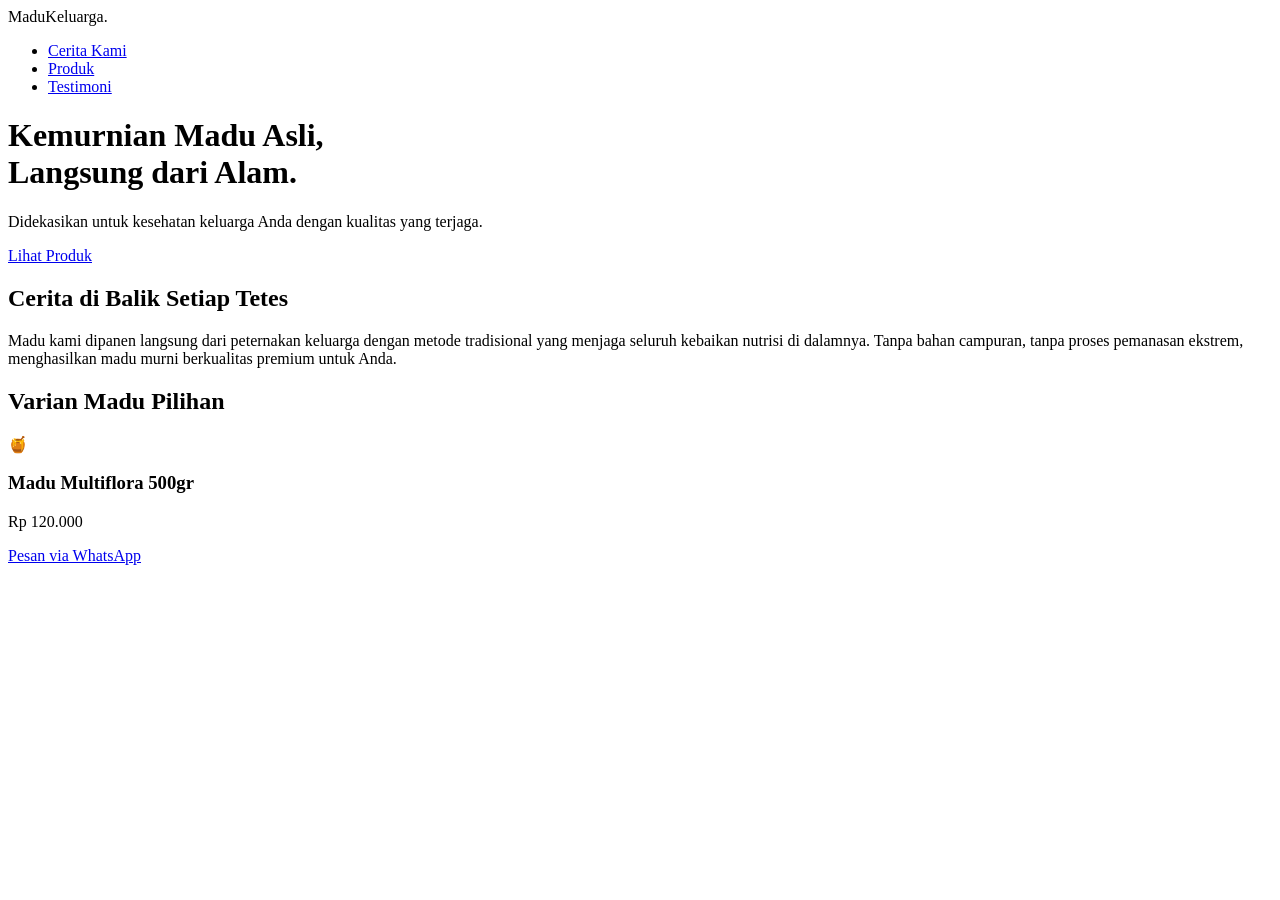
==== index.html @ c7f495c6 "Rename gemini-code-1779884428142.html to index.html" ====
<!DOCTYPE html>
<html lang="id">
<head>
    <meta charset="UTF-8">
    <meta name="viewport" content="width=device-width, initial-scale=1.0">
    <title>Madu Keluarga - Murni & Alami</title>
    <link rel="stylesheet" href="style.css">
</head>
<body>

    <nav class="navbar">
        <div class="logo">MaduKeluarga.</div>
        <ul class="nav-links">
            <li><a href="#story">Cerita Kami</a></li>
            <li><a href="#produk">Produk</a></li>
            <li><a href="#testimoni">Testimoni</a></li>
        </ul>
    </nav>

    <header class="hero-parallax">
        <div class="hero-content">
            <h1>Kemurnian Madu Asli, <br>Langsung dari Alam.</h1>
            <p>Didekasikan untuk kesehatan keluarga Anda dengan kualitas yang terjaga.</p>
            <a href="#produk" class="btn-primary">Lihat Produk</a>
        </div>
    </header>

    <main>
        <section id="story" class="section story-section">
            <div class="container">
                <h2>Cerita di Balik Setiap Tetes</h2>
                <p>Madu kami dipanen langsung dari peternakan keluarga dengan metode tradisional yang menjaga seluruh kebaikan nutrisi di dalamnya. Tanpa bahan campuran, tanpa proses pemanasan ekstrem, menghasilkan madu murni berkualitas premium untuk Anda.</p>
            </div>
        </section>

        <div class="divider-parallax"></div>

        <section id="produk" class="section product-section">
            <div class="container">
                <h2>Varian Madu Pilihan</h2>
                <div class="product-grid">
                    <div class="product-card">
                        <div class="product-img-placeholder">🍯</div>
                        <h3>Madu Multiflora 500gr</h3>
                        <p class="price">Rp 120.000</p>
                        <a href="https://wa.me/628xxxxxxxxxx?text=Halo,%20saya%20ingin%20pesan%20Madu%20Multiflora" class="btn-wa" target="_blank">Pesan via WhatsApp</a>
                    </div>
                </div>
            </div>
        </section>
    </main>

</body>
</html>
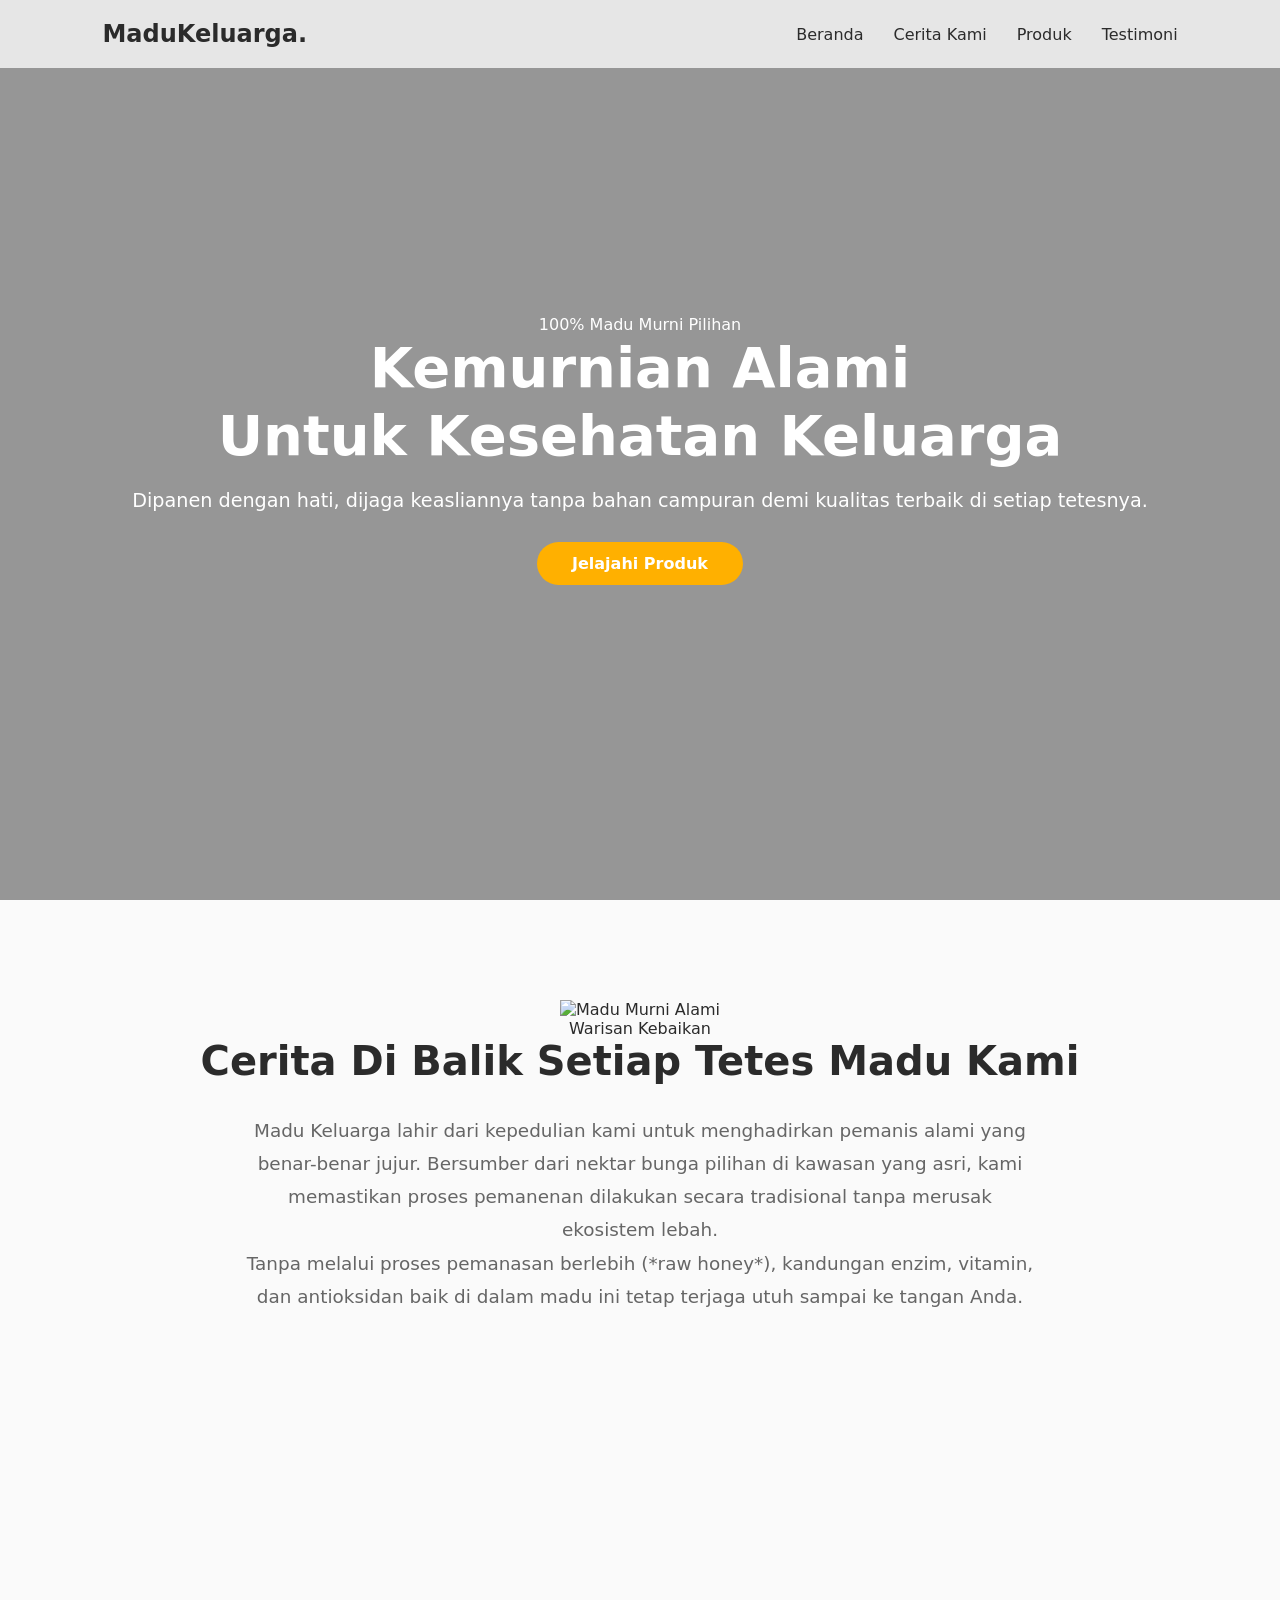
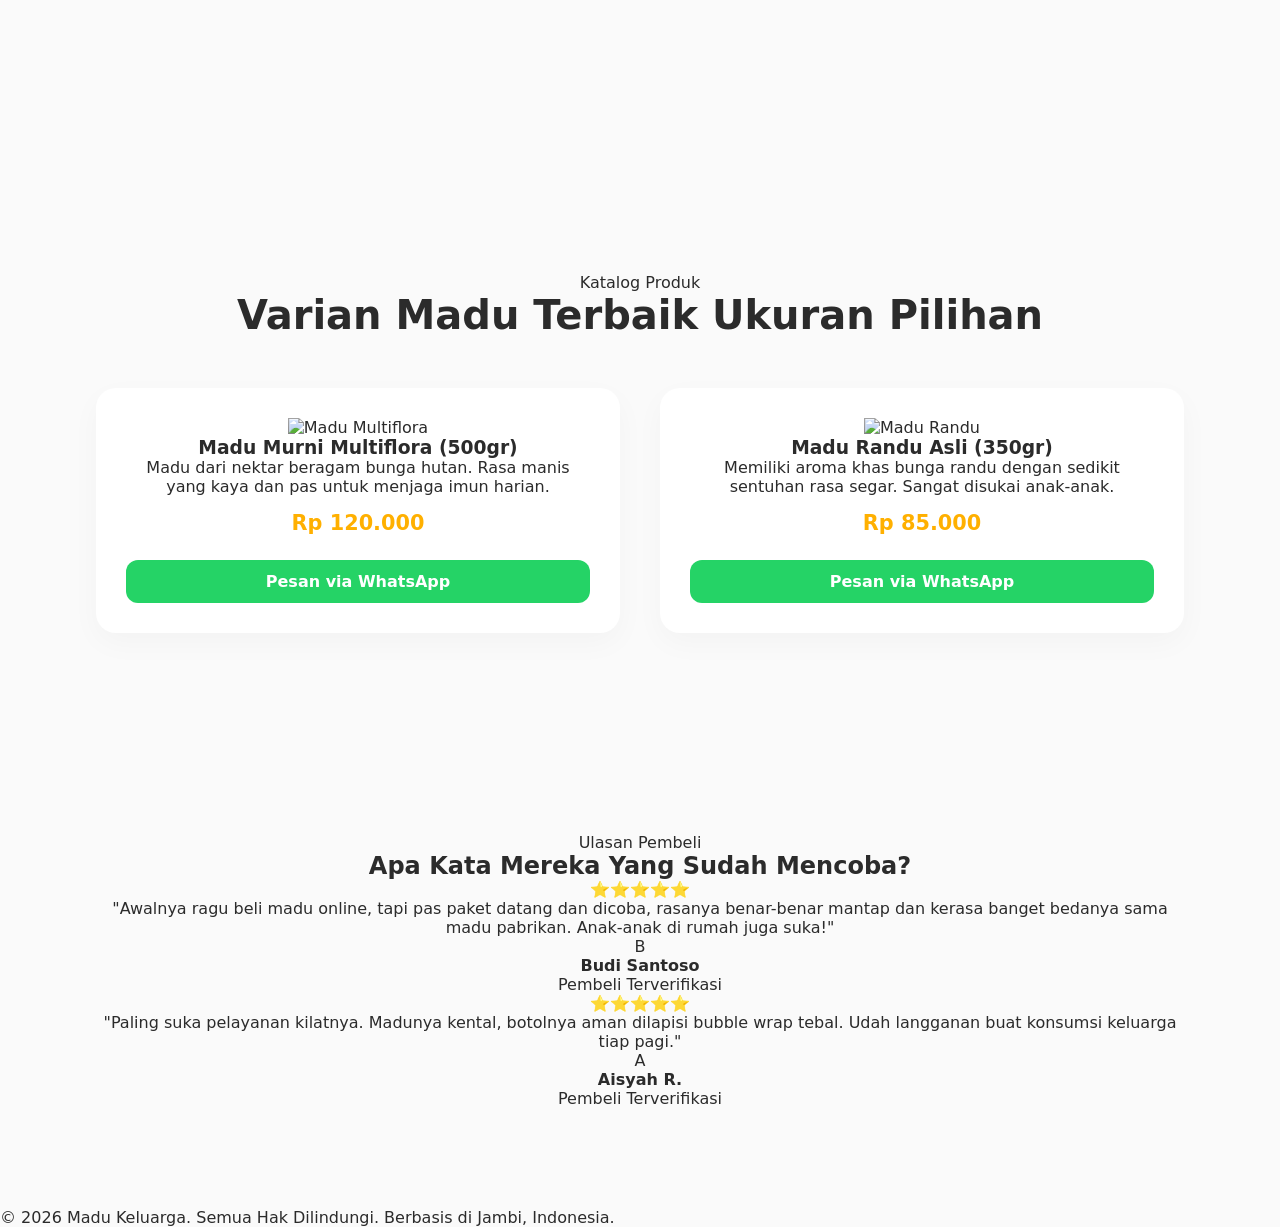
==== commit 6b0fad1b: "Update index.html with new content and structure" ====
--- a/index.html
+++ b/index.html
@@ -3,33 +3,42 @@
 <head>
     <meta charset="UTF-8">
     <meta name="viewport" content="width=device-width, initial-scale=1.0">
-    <title>Madu Keluarga - Murni & Alami</title>
+    <title>Madu Keluarga - Murni & Alami dari Alam</title>
     <link rel="stylesheet" href="style.css">
 </head>
 <body>
 
     <nav class="navbar">
-        <div class="logo">MaduKeluarga.</div>
+        <div class="logo">Madu<span>Keluarga.</span></div>
         <ul class="nav-links">
+            <li><a href="#hero">Beranda</a></li>
             <li><a href="#story">Cerita Kami</a></li>
             <li><a href="#produk">Produk</a></li>
             <li><a href="#testimoni">Testimoni</a></li>
         </ul>
     </nav>
 
-    <header class="hero-parallax">
+    <header id="hero" class="hero-parallax">
         <div class="hero-content">
-            <h1>Kemurnian Madu Asli, <br>Langsung dari Alam.</h1>
-            <p>Didekasikan untuk kesehatan keluarga Anda dengan kualitas yang terjaga.</p>
-            <a href="#produk" class="btn-primary">Lihat Produk</a>
+            <span class="tagline">100% Madu Murni Pilihan</span>
+            <h1>Kemurnian Alami<br>Untuk Kesehatan Keluarga</h1>
+            <p>Dipanen dengan hati, dijaga keasliannya tanpa bahan campuran demi kualitas terbaik di setiap tetesnya.</p>
+            <a href="#produk" class="btn-primary">Jelajahi Produk</a>
         </div>
     </header>
 
     <main>
         <section id="story" class="section story-section">
-            <div class="container">
-                <h2>Cerita di Balik Setiap Tetes</h2>
-                <p>Madu kami dipanen langsung dari peternakan keluarga dengan metode tradisional yang menjaga seluruh kebaikan nutrisi di dalamnya. Tanpa bahan campuran, tanpa proses pemanasan ekstrem, menghasilkan madu murni berkualitas premium untuk Anda.</p>
+            <div class="container split-container">
+                <div class="story-img">
+                    <img src="https://images.unsplash.com/photo-1587049352846-4a222e784d38?auto=format&fit=crop&w=800&q=80" alt="Madu Murni Alami">
+                </div>
+                <div class="story-text">
+                    <span class="section-subtitle">Warisan Kebaikan</span>
+                    <h2>Cerita Di Balik Setiap Tetes Madu Kami</h2>
+                    <p>Madu Keluarga lahir dari kepedulian kami untuk menghadirkan pemanis alami yang benar-benar jujur. Bersumber dari nektar bunga pilihan di kawasan yang asri, kami memastikan proses pemanenan dilakukan secara tradisional tanpa merusak ekosistem lebah.</p>
+                    <p>Tanpa melalui proses pemanasan berlebih (*raw honey*), kandungan enzim, vitamin, dan antioksidan baik di dalam madu ini tetap terjaga utuh sampai ke tangan Anda.</p>
+                </div>
             </div>
         </section>
 
@@ -37,18 +46,74 @@
 
         <section id="produk" class="section product-section">
             <div class="container">
-                <h2>Varian Madu Pilihan</h2>
+                <span class="section-subtitle">Katalog Produk</span>
+                <h2>Varian Madu Terbaik Ukuran Pilihan</h2>
+                
                 <div class="product-grid">
                     <div class="product-card">
-                        <div class="product-img-placeholder">🍯</div>
-                        <h3>Madu Multiflora 500gr</h3>
-                        <p class="price">Rp 120.000</p>
-                        <a href="https://wa.me/628xxxxxxxxxx?text=Halo,%20saya%20ingin%20pesan%20Madu%20Multiflora" class="btn-wa" target="_blank">Pesan via WhatsApp</a>
+                        <div class="product-img">
+                            <img src="https://images.unsplash.com/photo-1558642452-9d2a7deb7f62?auto=format&fit=crop&w=600&q=80" alt="Madu Multiflora">
+                        </div>
+                        <div class="product-info">
+                            <h3>Madu Murni Multiflora (500gr)</h3>
+                            <p class="product-desc">Madu dari nektar beragam bunga hutan. Rasa manis yang kaya dan pas untuk menjaga imun harian.</p>
+                            <p class="price">Rp 120.000</p>
+                            <a href="https://wa.me/628xxxxxxxxxx?text=Halo,%20saya%20tertarik%20pesan%20Madu%20Multiflora%20500gr" class="btn-wa" target="_blank">Pesan via WhatsApp</a>
+                        </div>
+                    </div>
+
+                    <div class="product-card">
+                        <div class="product-img">
+                            <img src="https://images.unsplash.com/photo-1601004890684-d8cbf643f5f2?auto=format&fit=crop&w=600&q=80" alt="Madu Randu">
+                        </div>
+                        <div class="product-info">
+                            <h3>Madu Randu Asli (350gr)</h3>
+                            <p class="product-desc">Memiliki aroma khas bunga randu dengan sedikit sentuhan rasa segar. Sangat disukai anak-anak.</p>
+                            <p class="price">Rp 85.000</p>
+                            <a href="https://wa.me/628xxxxxxxxxx?text=Halo,%20saya%20tertarik%20pesan%20Madu%20Randu%20350gr" class="btn-wa" target="_blank">Pesan via WhatsApp</a>
+                        </div>
+                    </div>
+                </div>
+            </div>
+        </section>
+
+        <section id="testimoni" class="section testimony-section">
+            <div class="container">
+                <span class="section-subtitle">Ulasan Pembeli</span>
+                <h2>Apa Kata Mereka Yang Sudah Mencoba?</h2>
+                
+                <div class="testimony-grid">
+                    <div class="testimony-card">
+                        <div class="stars">⭐⭐⭐⭐⭐</div>
+                        <p class="comment">"Awalnya ragu beli madu online, tapi pas paket datang dan dicoba, rasanya benar-benar mantap dan kerasa banget bedanya sama madu pabrikan. Anak-anak di rumah juga suka!"</p>
+                        <div class="user-profile">
+                            <div class="avatar-initial">B</div>
+                            <div>
+                                <h4>Budi Santoso</h4>
+                                <span class="status">Pembeli Terverifikasi</span>
+                            </div>
+                        </div>
+                    </div>
+
+                    <div class="testimony-card">
+                        <div class="stars">⭐⭐⭐⭐⭐</div>
+                        <p class="comment">"Paling suka pelayanan kilatnya. Madunya kental, botolnya aman dilapisi bubble wrap tebal. Udah langganan buat konsumsi keluarga tiap pagi."</p>
+                        <div class="user-profile">
+                            <div class="avatar-initial">A</div>
+                            <div>
+                                <h4>Aisyah R.</h4>
+                                <span class="status">Pembeli Terverifikasi</span>
+                            </div>
+                        </div>
                     </div>
                 </div>
             </div>
         </section>
     </main>
 
+    <footer>
+        <p>&copy; 2026 Madu Keluarga. Semua Hak Dilindungi. Berbasis di Jambi, Indonesia.</p>
+    </footer>
+
 </body>
 </html>
--- a/style.css
+++ b/style.css
@@ -0,0 +1,192 @@
+/* Reset & Variabel Modern */
+:root {
+    --primary-color: #FFB000; /* Kuning Madu Hangat */
+    --primary-hover: #E09A00;
+    --bg-light: #FAFAFA;     /* Off-White Bersih */
+    --text-dark: #2B2B2B;     /* Hitam Lembut (tidak kaku) */
+    --text-muted: #666666;
+    --font-main: system-ui, -apple-system, BlinkMacSystemFont, 'Segoe UI', Roboto, sans-serif;
+}
+
+* {
+    margin: 0;
+    padding: 0;
+    box-sizing: border-box;
+}
+
+html {
+    scroll-behavior: smooth;
+    font-family: var(--font-main);
+    color: var(--text-dark);
+    background-color: var(--bg-light);
+}
+
+/* Navbar */
+.navbar {
+    display: flex;
+    justify-content: space-between;
+    align-items: center;
+    padding: 20px 8%;
+    background: rgba(250, 250, 250, 0.8);
+    backdrop-filter: blur(10px); /* Efek kaca buram modern */
+    position: fixed;
+    width: 100%;
+    top: 0;
+    z-index: 1000;
+}
+
+.logo {
+    font-size: 1.5rem;
+    font-weight: 700;
+    color: var(--text-dark);
+}
+
+.nav-links {
+    display: flex;
+    list-style: none;
+    gap: 30px;
+}
+
+.nav-links a {
+    text-decoration: none;
+    color: var(--text-dark);
+    font-weight: 500;
+    transition: color 0.3s;
+}
+
+.nav-links a:hover {
+    color: var(--primary-color);
+}
+
+/* KUNCI EFEK PARALLAX (Performa Tinggi) */
+.hero-parallax {
+    position: relative;
+    height: 100vh;
+    /* Ganti URL di bawah dengan foto madu estetik Anda nanti */
+    background-image: linear-gradient(rgba(0, 0, 0, 0.4), rgba(0, 0, 0, 0.4)), url('https://images.unsplash.com/photo-1587049352846-4a222e784d38?q=80&w=1920');
+    background-attachment: fixed;
+    background-position: center;
+    background-repeat: no-repeat;
+    background-size: cover;
+    display: flex;
+    align-items: center;
+    justify-content: center;
+    text-align: center;
+}
+
+.hero-content {
+    color: white;
+    padding: 0 20px;
+}
+
+.hero-content h1 {
+    font-size: 3.5rem;
+    font-weight: 800;
+    line-height: 1.2;
+    margin-bottom: 20px;
+}
+
+.hero-content p {
+    font-size: 1.2rem;
+    margin-bottom: 30px;
+    font-weight: 300;
+}
+
+/* Pembatas Parallax Tengah Halaman */
+.divider-parallax {
+    height: 40vh;
+    background-image: linear-gradient(rgba(0,0,0,0.2), rgba(0,0,0,0.2)), url('https://images.unsplash.com/photo-1471193945509-9ad0617afabf?q=80&w=1920');
+    background-attachment: fixed;
+    background-position: center;
+    background-repeat: no-repeat;
+    background-size: cover;
+}
+
+/* Komponen Tombol & Card */
+.btn-primary {
+    display: inline-block;
+    padding: 12px 35px;
+    background-color: var(--primary-color);
+    color: white;
+    text-decoration: none;
+    border-radius: 30px;
+    font-weight: 600;
+    transition: background 0.3s, transform 0.2s;
+}
+
+.btn-primary:hover {
+    background-color: var(--primary-hover);
+    transform: translateY(-2px);
+}
+
+.section {
+    padding: 100px 0;
+}
+
+.container {
+    width: 85%;
+    max-width: 1100px;
+    margin: 0 auto;
+    text-align: center;
+}
+
+.story-section h2, .product-section h2 {
+    font-size: 2.5rem;
+    margin-bottom: 30px;
+}
+
+.story-section p {
+    font-size: 1.15rem;
+    line-height: 1.8;
+    color: var(--text-muted);
+    max-width: 800px;
+    margin: 0 auto;
+}
+
+/* Katalog Produk Menggunakan CSS Grid */
+.product-grid {
+    display: grid;
+    grid-template-columns: repeat(auto-fit, minmax(280px, 1fr));
+    gap: 40px;
+    margin-top: 50px;
+}
+
+.product-card {
+    background: white;
+    padding: 30px;
+    border-radius: 20px;
+    box-shadow: 0 10px 30px rgba(0,0,0,0.03);
+    transition: transform 0.3s;
+}
+
+.product-card:hover {
+    transform: translateY(-5px);
+}
+
+.product-img-placeholder {
+    font-size: 4rem;
+    margin-bottom: 20px;
+}
+
+.price {
+    font-size: 1.3rem;
+    font-weight: 700;
+    color: var(--primary-color);
+    margin: 15px 0 25px 0;
+}
+
+.btn-wa {
+    display: block;
+    width: 100%;
+    padding: 12px;
+    background-color: #25D366; /* Warna Khas WhatsApp */
+    color: white;
+    text-decoration: none;
+    border-radius: 12px;
+    font-weight: 600;
+    transition: background 0.3s;
+}
+
+.btn-wa:hover {
+    background-color: #128C7E;
+}
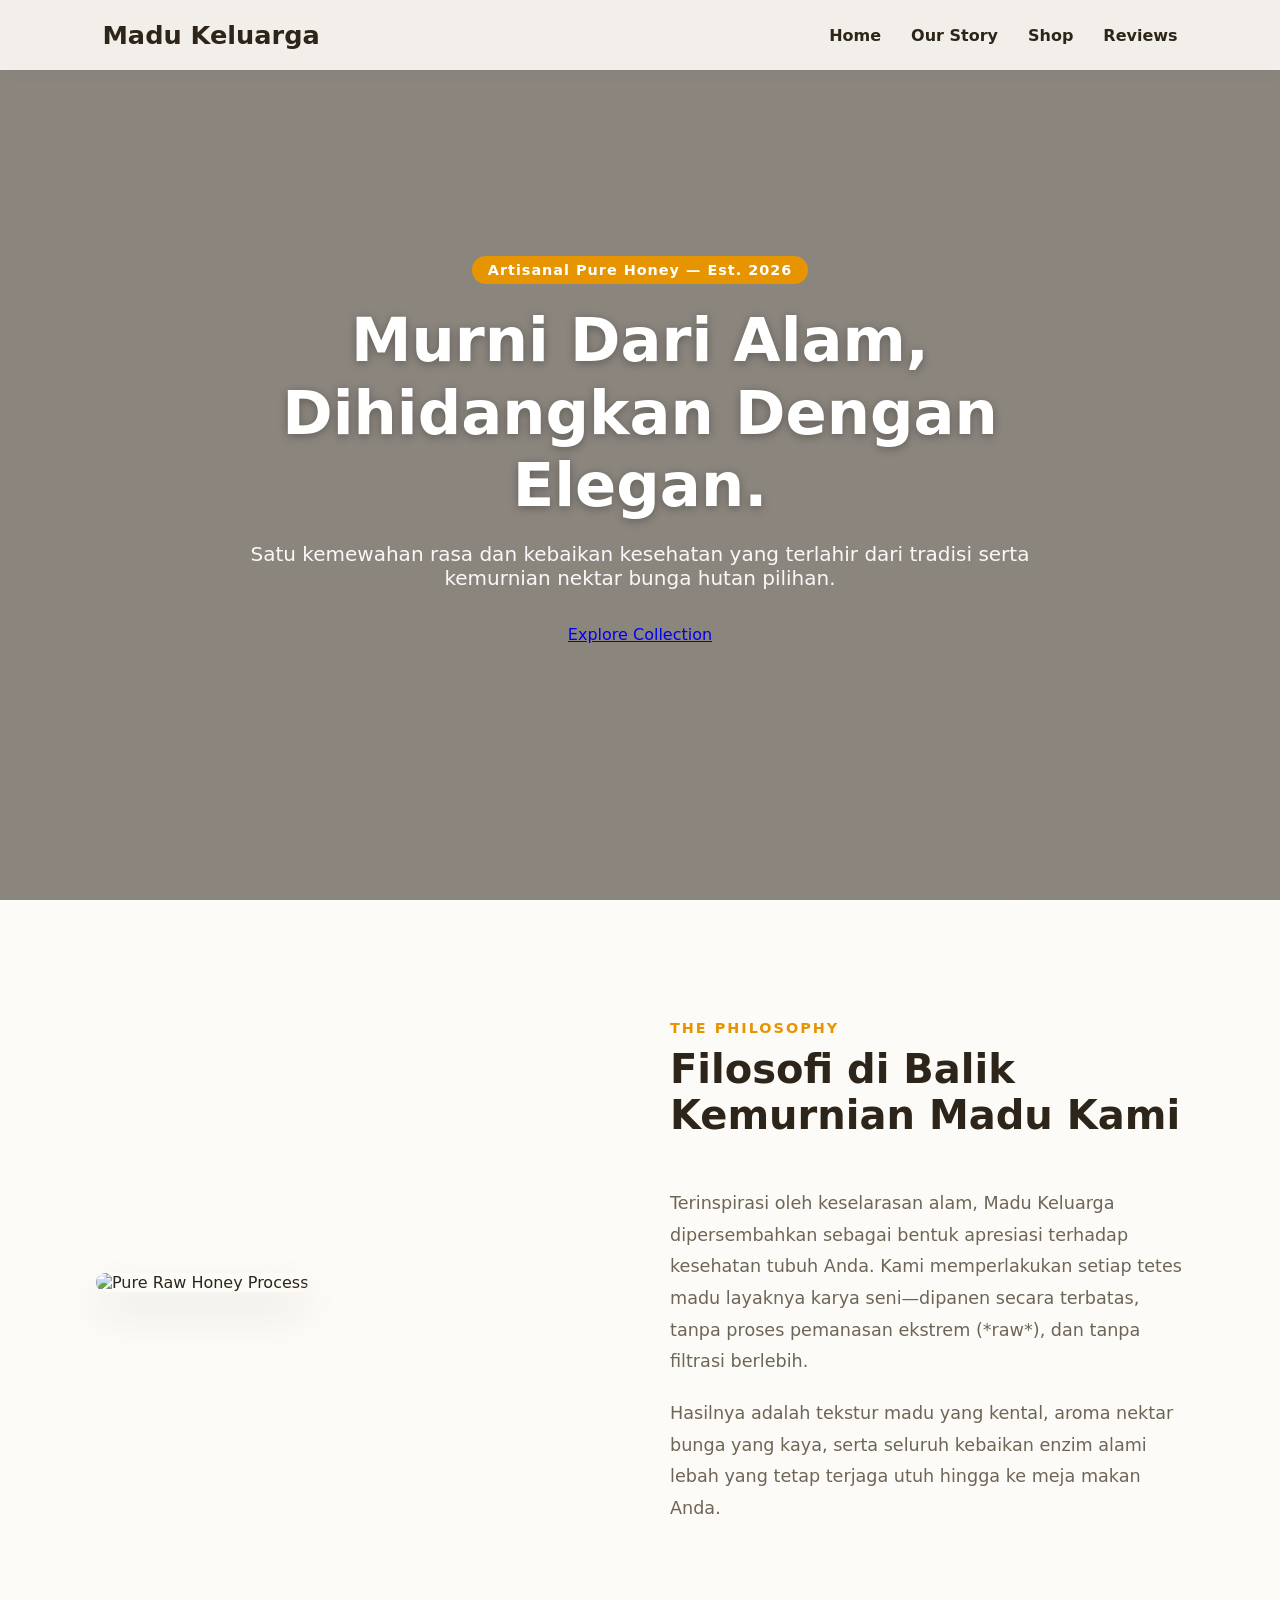
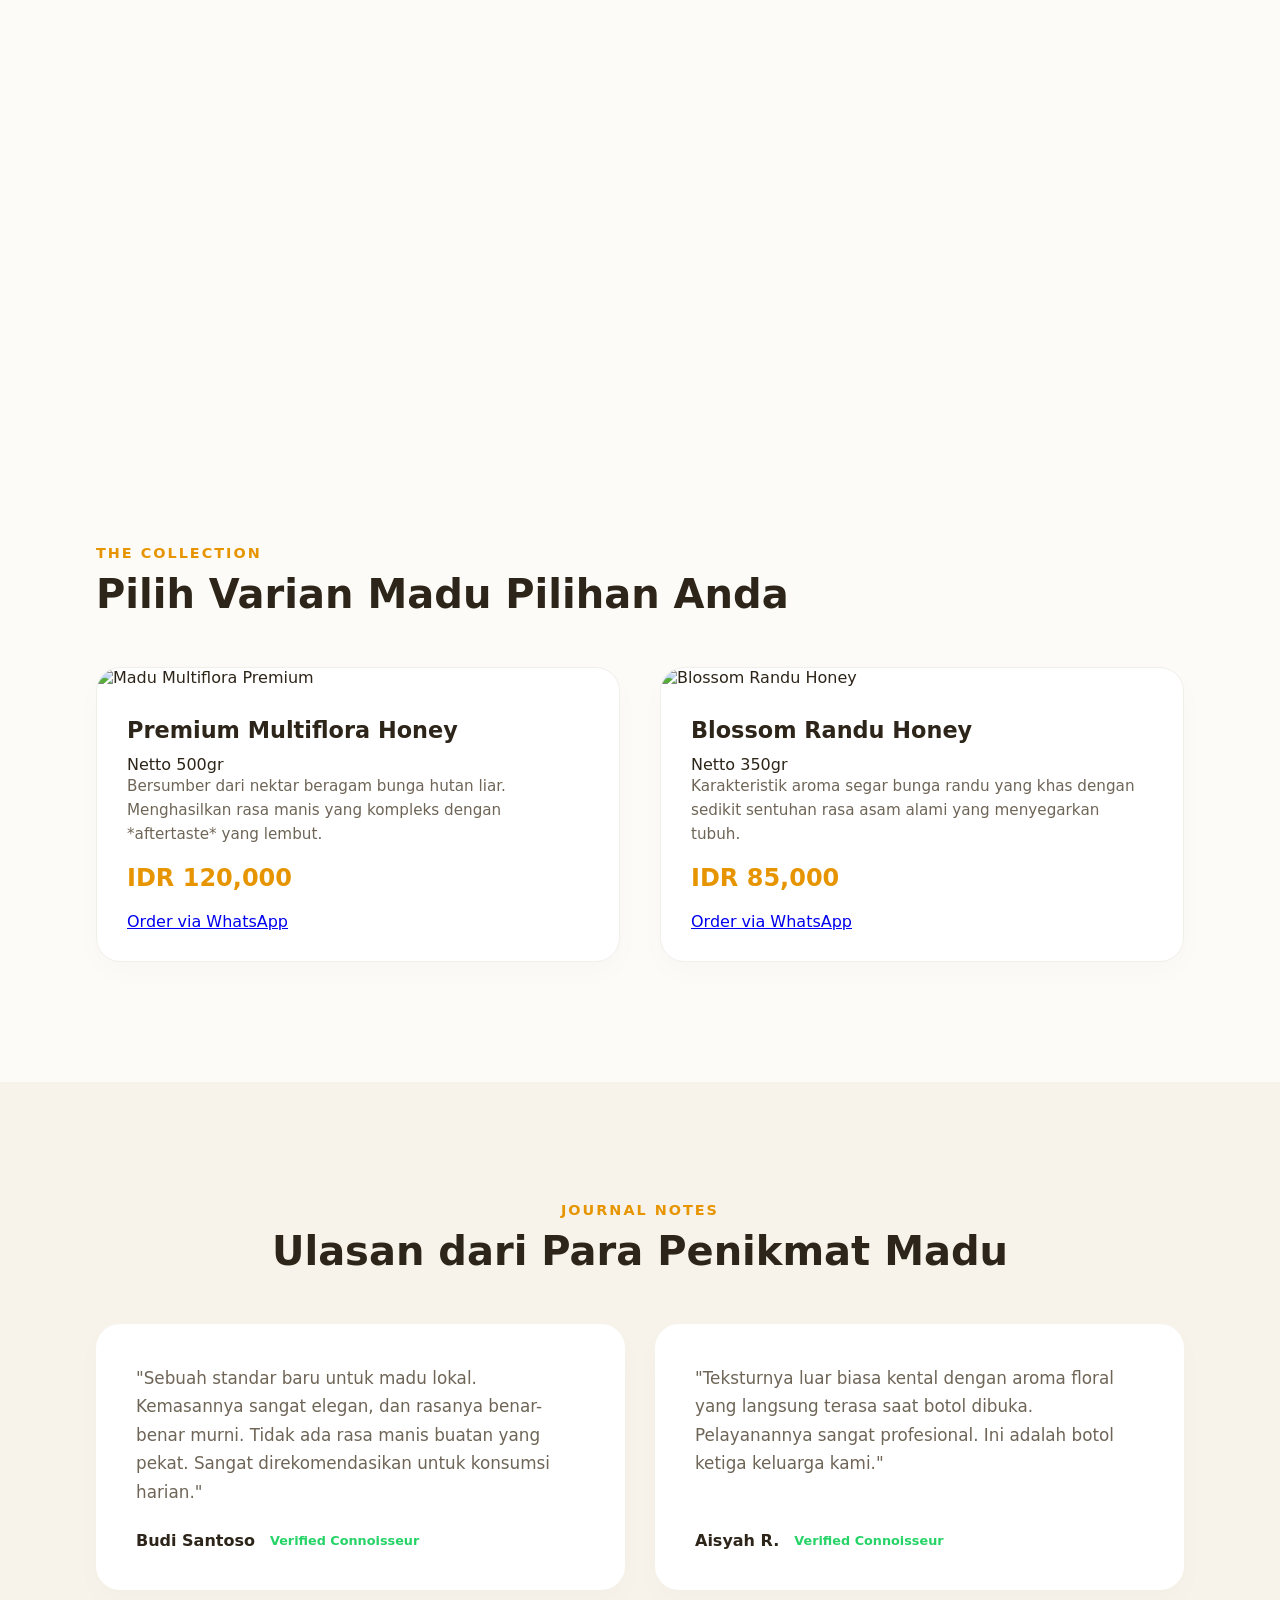
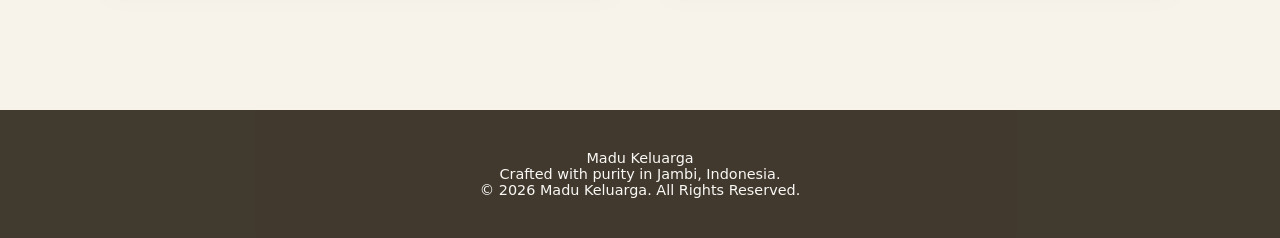
==== commit 04e139a3: "Update index.html" ====
--- a/index.html
+++ b/index.html
@@ -3,27 +3,27 @@
 <head>
     <meta charset="UTF-8">
     <meta name="viewport" content="width=device-width, initial-scale=1.0">
-    <title>Madu Keluarga - Murni & Alami dari Alam</title>
+    <title>Madu Keluarga — Artisanal & Pure Raw Honey</title>
     <link rel="stylesheet" href="style.css">
 </head>
 <body>
 
     <nav class="navbar">
-        <div class="logo">Madu<span>Keluarga.</span></div>
+        <div class="logo">Madu Keluarga</div>
         <ul class="nav-links">
-            <li><a href="#hero">Beranda</a></li>
-            <li><a href="#story">Cerita Kami</a></li>
-            <li><a href="#produk">Produk</a></li>
-            <li><a href="#testimoni">Testimoni</a></li>
+            <li><a href="#hero">Home</a></li>
+            <li><a href="#story">Our Story</a></li>
+            <li><a href="#produk">Shop</a></li>
+            <li><a href="#testimoni">Reviews</a></li>
         </ul>
     </nav>
 
     <header id="hero" class="hero-parallax">
         <div class="hero-content">
-            <span class="tagline">100% Madu Murni Pilihan</span>
-            <h1>Kemurnian Alami<br>Untuk Kesehatan Keluarga</h1>
-            <p>Dipanen dengan hati, dijaga keasliannya tanpa bahan campuran demi kualitas terbaik di setiap tetesnya.</p>
-            <a href="#produk" class="btn-primary">Jelajahi Produk</a>
+            <span class="tagline">Artisanal Pure Honey — Est. 2026</span>
+            <h1>Murni Dari Alam,<br>Dihidangkan Dengan Elegan.</h1>
+            <p>Satu kemewahan rasa dan kebaikan kesehatan yang terlahir dari tradisi serta kemurnian nektar bunga hutan pilihan.</p>
+            <a href="#produk" class="btn-editorial">Explore Collection</a>
         </div>
     </header>
 
@@ -31,13 +31,13 @@
         <section id="story" class="section story-section">
             <div class="container split-container">
                 <div class="story-img">
-                    <img src="https://images.unsplash.com/photo-1587049352846-4a222e784d38?auto=format&fit=crop&w=800&q=80" alt="Madu Murni Alami">
+                    <img src="https://images.unsplash.com/photo-1596706059635-c33591456d20?auto=format&fit=crop&w=800&q=80" alt="Pure Raw Honey Process">
                 </div>
                 <div class="story-text">
-                    <span class="section-subtitle">Warisan Kebaikan</span>
-                    <h2>Cerita Di Balik Setiap Tetes Madu Kami</h2>
-                    <p>Madu Keluarga lahir dari kepedulian kami untuk menghadirkan pemanis alami yang benar-benar jujur. Bersumber dari nektar bunga pilihan di kawasan yang asri, kami memastikan proses pemanenan dilakukan secara tradisional tanpa merusak ekosistem lebah.</p>
-                    <p>Tanpa melalui proses pemanasan berlebih (*raw honey*), kandungan enzim, vitamin, dan antioksidan baik di dalam madu ini tetap terjaga utuh sampai ke tangan Anda.</p>
+                    <span class="section-subtitle">The Philosophy</span>
+                    <h2>Filosofi di Balik Kemurnian Madu Kami</h2>
+                    <p>Terinspirasi oleh keselarasan alam, Madu Keluarga dipersembahkan sebagai bentuk apresiasi terhadap kesehatan tubuh Anda. Kami memperlakukan setiap tetes madu layaknya karya seni—dipanen secara terbatas, tanpa proses pemanasan ekstrem (*raw*), dan tanpa filtrasi berlebih.</p>
+                    <p>Hasilnya adalah tekstur madu yang kental, aroma nektar bunga yang kaya, serta seluruh kebaikan enzim alami lebah yang tetap terjaga utuh hingga ke meja makan Anda.</p>
                 </div>
             </div>
         </section>
@@ -46,31 +46,33 @@
 
         <section id="produk" class="section product-section">
             <div class="container">
-                <span class="section-subtitle">Katalog Produk</span>
-                <h2>Varian Madu Terbaik Ukuran Pilihan</h2>
+                <span class="section-subtitle">The Collection</span>
+                <h2>Pilih Varian Madu Pilihan Anda</h2>
                 
                 <div class="product-grid">
                     <div class="product-card">
                         <div class="product-img">
-                            <img src="https://images.unsplash.com/photo-1558642452-9d2a7deb7f62?auto=format&fit=crop&w=600&q=80" alt="Madu Multiflora">
+                            <img src="https://images.unsplash.com/photo-1558642452-9d2a7deb7f62?auto=format&fit=crop&w=600&q=80" alt="Madu Multiflora Premium">
                         </div>
                         <div class="product-info">
-                            <h3>Madu Murni Multiflora (500gr)</h3>
-                            <p class="product-desc">Madu dari nektar beragam bunga hutan. Rasa manis yang kaya dan pas untuk menjaga imun harian.</p>
-                            <p class="price">Rp 120.000</p>
-                            <a href="https://wa.me/628xxxxxxxxxx?text=Halo,%20saya%20tertarik%20pesan%20Madu%20Multiflora%20500gr" class="btn-wa" target="_blank">Pesan via WhatsApp</a>
+                            <h3>Premium Multiflora Honey</h3>
+                            <span class="weight">Netto 500gr</span>
+                            <p class="product-desc">Bersumber dari nektar beragam bunga hutan liar. Menghasilkan rasa manis yang kompleks dengan *aftertaste* yang lembut.</p>
+                            <p class="price">IDR 120,000</p>
+                            <a href="https://wa.me/628xxxxxxxxxx?text=Halo,%20saya%20ingin%20memesan%20Premium%20Multiflora%20Honey" class="btn-shop" target="_blank">Order via WhatsApp</a>
                         </div>
                     </div>
 
                     <div class="product-card">
                         <div class="product-img">
-                            <img src="https://images.unsplash.com/photo-1601004890684-d8cbf643f5f2?auto=format&fit=crop&w=600&q=80" alt="Madu Randu">
+                            <img src="https://images.unsplash.com/photo-1601004890684-d8cbf643f5f2?auto=format&fit=crop&w=600&q=80" alt="Blossom Randu Honey">
                         </div>
                         <div class="product-info">
-                            <h3>Madu Randu Asli (350gr)</h3>
-                            <p class="product-desc">Memiliki aroma khas bunga randu dengan sedikit sentuhan rasa segar. Sangat disukai anak-anak.</p>
-                            <p class="price">Rp 85.000</p>
-                            <a href="https://wa.me/628xxxxxxxxxx?text=Halo,%20saya%20tertarik%20pesan%20Madu%20Randu%20350gr" class="btn-wa" target="_blank">Pesan via WhatsApp</a>
+                            <h3>Blossom Randu Honey</h3>
+                            <span class="weight">Netto 350gr</span>
+                            <p class="product-desc">Karakteristik aroma segar bunga randu yang khas dengan sedikit sentuhan rasa asam alami yang menyegarkan tubuh.</p>
+                            <p class="price">IDR 85,000</p>
+                            <a href="https://wa.me/628xxxxxxxxxx?text=Halo,%20saya%20ingin%20memesan%20Blossom%20Randu%20Honey" class="btn-shop" target="_blank">Order via WhatsApp</a>
                         </div>
                     </div>
                 </div>
@@ -79,31 +81,23 @@
 
         <section id="testimoni" class="section testimony-section">
             <div class="container">
-                <span class="section-subtitle">Ulasan Pembeli</span>
-                <h2>Apa Kata Mereka Yang Sudah Mencoba?</h2>
+                <span class="section-subtitle">Journal Notes</span>
+                <h2>Ulasan dari Para Penikmat Madu</h2>
                 
                 <div class="testimony-grid">
                     <div class="testimony-card">
-                        <div class="stars">⭐⭐⭐⭐⭐</div>
-                        <p class="comment">"Awalnya ragu beli madu online, tapi pas paket datang dan dicoba, rasanya benar-benar mantap dan kerasa banget bedanya sama madu pabrikan. Anak-anak di rumah juga suka!"</p>
+                        <p class="comment">"Sebuah standar baru untuk madu lokal. Kemasannya sangat elegan, dan rasanya benar-benar murni. Tidak ada rasa manis buatan yang pekat. Sangat direkomendasikan untuk konsumsi harian."</p>
                         <div class="user-profile">
-                            <div class="avatar-initial">B</div>
-                            <div>
-                                <h4>Budi Santoso</h4>
-                                <span class="status">Pembeli Terverifikasi</span>
-                            </div>
+                            <h4>Budi Santoso</h4>
+                            <span class="status">Verified Connoisseur</span>
                         </div>
                     </div>
 
                     <div class="testimony-card">
-                        <div class="stars">⭐⭐⭐⭐⭐</div>
-                        <p class="comment">"Paling suka pelayanan kilatnya. Madunya kental, botolnya aman dilapisi bubble wrap tebal. Udah langganan buat konsumsi keluarga tiap pagi."</p>
+                        <p class="comment">"Teksturnya luar biasa kental dengan aroma floral yang langsung terasa saat botol dibuka. Pelayanannya sangat profesional. Ini adalah botol ketiga keluarga kami."</p>
                         <div class="user-profile">
-                            <div class="avatar-initial">A</div>
-                            <div>
-                                <h4>Aisyah R.</h4>
-                                <span class="status">Pembeli Terverifikasi</span>
-                            </div>
+                            <h4>Aisyah R.</h4>
+                            <span class="status">Verified Connoisseur</span>
                         </div>
                     </div>
                 </div>
@@ -112,7 +106,9 @@
     </main>
 
     <footer>
-        <p>&copy; 2026 Madu Keluarga. Semua Hak Dilindungi. Berbasis di Jambi, Indonesia.</p>
+        <div class="footer-logo">Madu Keluarga</div>
+        <p>Crafted with purity in Jambi, Indonesia.</p>
+        <p class="copyright">&copy; 2026 Madu Keluarga. All Rights Reserved.</p>
     </footer>
 
 </body>
--- a/style.css
+++ b/style.css
@@ -1,10 +1,9 @@
-/* Reset & Variabel Modern */
 :root {
-    --primary-color: #FFB000; /* Kuning Madu Hangat */
-    --primary-hover: #E09A00;
-    --bg-light: #FAFAFA;     /* Off-White Bersih */
-    --text-dark: #2B2B2B;     /* Hitam Lembut (tidak kaku) */
-    --text-muted: #666666;
+    --primary-color: #E69500;
+    --primary-hover: #C47F00;
+    --bg-light: #FDFBF7; /* Warna krem madu sangat lembut */
+    --text-dark: #2D2519; /* Cokelat sangat gelap agar organik */
+    --text-muted: #6E6557;
     --font-main: system-ui, -apple-system, BlinkMacSystemFont, 'Segoe UI', Roboto, sans-serif;
 }
 
@@ -21,25 +20,26 @@
     background-color: var(--bg-light);
 }
 
-/* Navbar */
+/* Navigasi Premium */
 .navbar {
     display: flex;
     justify-content: space-between;
     align-items: center;
     padding: 20px 8%;
-    background: rgba(250, 250, 250, 0.8);
-    backdrop-filter: blur(10px); /* Efek kaca buram modern */
+    background: rgba(253, 251, 247, 0.9);
+    backdrop-filter: blur(10px);
     position: fixed;
     width: 100%;
     top: 0;
     z-index: 1000;
+    box-shadow: 0 2px 20px rgba(0,0,0,0.03);
 }
 
 .logo {
-    font-size: 1.5rem;
-    font-weight: 700;
-    color: var(--text-dark);
+    font-size: 1.6rem;
+    font-weight: 800;
 }
+.logo span { color: var(--primary-color); }
 
 .nav-links {
     display: flex;
@@ -50,20 +50,17 @@
 .nav-links a {
     text-decoration: none;
     color: var(--text-dark);
-    font-weight: 500;
+    font-weight: 600;
+    font-size: 1rem;
     transition: color 0.3s;
 }
 
-.nav-links a:hover {
-    color: var(--primary-color);
-}
+.nav-links a:hover { color: var(--primary-color); }
 
-/* KUNCI EFEK PARALLAX (Performa Tinggi) */
+/* Hero Parallax Visual */
 .hero-parallax {
-    position: relative;
     height: 100vh;
-    /* Ganti URL di bawah dengan foto madu estetik Anda nanti */
-    background-image: linear-gradient(rgba(0, 0, 0, 0.4), rgba(0, 0, 0, 0.4)), url('https://images.unsplash.com/photo-1587049352846-4a222e784d38?q=80&w=1920');
+    background-image: linear-gradient(rgba(45, 37, 25, 0.55), rgba(45, 37, 25, 0.55)), url('https://images.unsplash.com/photo-1558642452-9d2a7deb7f62?auto=format&fit=crop&w=1920&q=80');
     background-attachment: fixed;
     background-position: center;
     background-repeat: no-repeat;
@@ -72,121 +69,77 @@
     align-items: center;
     justify-content: center;
     text-align: center;
-}
-
-.hero-content {
-    color: white;
     padding: 0 20px;
 }
 
-.hero-content h1 {
-    font-size: 3.5rem;
-    font-weight: 800;
-    line-height: 1.2;
+.hero-content { max-width: 800px; color: white; }
+.tagline {
+    background: var(--primary-color);
+    padding: 6px 16px;
+    border-radius: 20px;
+    font-size: 0.9rem;
+    font-weight: 700;
+    letter-spacing: 1px;
+    display: inline-block;
     margin-bottom: 20px;
 }
+.hero-content h1 { font-size: 3.8rem; font-weight: 800; line-height: 1.2; margin-bottom: 20px; text-shadow: 0 2px 10px rgba(0,0,0,0.3); }
+.hero-content p { font-size: 1.25rem; margin-bottom: 35px; font-weight: 300; opacity: 0.95; }
 
-.hero-content p {
-    font-size: 1.2rem;
-    margin-bottom: 30px;
-    font-weight: 300;
-}
+/* Struktur Umum Section */
+.section { padding: 120px 0; }
+.container { width: 85%; max-width: 1140px; margin: 0 auto; }
+.section-subtitle { display: block; color: var(--primary-color); font-weight: 700; font-size: 0.9rem; text-transform: uppercase; letter-spacing: 2px; margin-bottom: 10px; }
+h2 { font-size: 2.5rem; font-weight: 800; margin-bottom: 50px; }
 
-/* Pembatas Parallax Tengah Halaman */
+/* Story Section Layout */
+.split-container { display: flex; align-items: center; gap: 60px; text-align: left; }
+.story-img { flex: 1; }
+.story-img img { width: 100%; border-radius: 24px; box-shadow: 0 20px 40px rgba(45,37,25,0.1); object-fit: cover; height: 450px; }
+.story-text { flex: 1; }
+.story-text p { font-size: 1.1rem; line-height: 1.8; color: var(--text-muted); margin-bottom: 20px; }
+
+/* Parallax Divider */
 .divider-parallax {
     height: 40vh;
-    background-image: linear-gradient(rgba(0,0,0,0.2), rgba(0,0,0,0.2)), url('https://images.unsplash.com/photo-1471193945509-9ad0617afabf?q=80&w=1920');
+    background-image: linear-gradient(rgba(0,0,0,0.1), rgba(0,0,0,0.1)), url('https://images.unsplash.com/photo-1471193945509-9ad0617afabf?auto=format&fit=crop&w=1920&q=80');
     background-attachment: fixed;
     background-position: center;
-    background-repeat: no-repeat;
     background-size: cover;
 }
 
-/* Komponen Tombol & Card */
-.btn-primary {
-    display: inline-block;
-    padding: 12px 35px;
-    background-color: var(--primary-color);
-    color: white;
-    text-decoration: none;
-    border-radius: 30px;
-    font-weight: 600;
-    transition: background 0.3s, transform 0.2s;
+/* Product Cards Moderen */
+.product-grid { display: grid; grid-template-columns: repeat(auto-fit, minmax(320px, 1fr)); gap: 40px; }
+.product-card { background: white; border-radius: 24px; overflow: hidden; box-shadow: 0 10px 30px rgba(0,0,0,0.02); border: 1px solid #F1EFEA; transition: transform 0.3s, box-shadow 0.3s; text-align: left; }
+.product-card:hover { transform: translateY(-8px); box-shadow: 0 20px 40px rgba(230,149,0,0.08); }
+.product-img img { width: 100%; height: 250px; object-fit: cover; }
+.product-info { padding: 30px; }
+.product-info h3 { font-size: 1.4rem; margin-bottom: 12px; }
+.product-desc { color: var(--text-muted); font-size: 0.95rem; line-height: 1.6; height: 70px; }
+.price { font-size: 1.5rem; font-weight: 800; color: var(--primary-color); margin: 20px 0; }
+
+/* Testimonial Cards */
+.testimony-section { background: #F7F3EA; text-align: center; }
+.testimony-grid { display: grid; grid-template-columns: repeat(auto-fit, minmax(300px, 1fr)); gap: 30px; }
+.testimony-card { background: white; padding: 40px; border-radius: 24px; box-shadow: 0 10px 30px rgba(0,0,0,0.02); text-align: left; display: flex; flex-direction: column; justify-content: space-between; }
+.stars { margin-bottom: 15px; }
+.comment { font-size: 1.05rem; line-height: 1.7; color: var(--text-muted); italic; margin-bottom: 25px; }
+.user-profile { display: flex; align-items: center; gap: 15px; }
+.avatar-initial { width: 45px; height: 45px; background: #E69500; color: white; border-radius: 50%; display: flex; align-items: center; justify-content: center; font-weight: 700; font-size: 1.1rem; }
+.user-profile h4 { font-size: 1rem; font-weight: 700; }
+.status { font-size: 0.8rem; color: #25D366; font-weight: 600; }
+
+/* Tombol Aksi */
+.btn-primary { display: inline-block; padding: 14px 35px; background: var(--primary-color); color: white; text-decoration: none; border-radius: 30px; font-weight: 700; transition: background 0.3s, transform 0.2s; box-shadow: 0 10px 20px rgba(230,149,0,0.2); }
+.btn-primary:hover { background: var(--primary-hover); transform: translateY(-2px); }
+.btn-wa { display: block; text-align: center; padding: 14px; background: #25D366; color: white; text-decoration: none; border-radius: 16px; font-weight: 700; transition: background 0.3s; }
+.btn-wa:hover { background: #1FBE57; }
+
+footer { background: #2D2519; color: #FAF8F5; text-align: center; padding: 40px 20px; font-size: 0.9rem; opacity: 0.9; }
+
+/* Responsive Mobile */
+@media (max-width: 768px) {
+    .split-container { flex-direction: column; text-align: center; gap: 30px; }
+    .hero-content h1 { font-size: 2.4rem; }
+    .nav-links { display: none; } /* Menyederhanakan tampilan mobile */
 }
-
-.btn-primary:hover {
-    background-color: var(--primary-hover);
-    transform: translateY(-2px);
-}
-
-.section {
-    padding: 100px 0;
-}
-
-.container {
-    width: 85%;
-    max-width: 1100px;
-    margin: 0 auto;
-    text-align: center;
-}
-
-.story-section h2, .product-section h2 {
-    font-size: 2.5rem;
-    margin-bottom: 30px;
-}
-
-.story-section p {
-    font-size: 1.15rem;
-    line-height: 1.8;
-    color: var(--text-muted);
-    max-width: 800px;
-    margin: 0 auto;
-}
-
-/* Katalog Produk Menggunakan CSS Grid */
-.product-grid {
-    display: grid;
-    grid-template-columns: repeat(auto-fit, minmax(280px, 1fr));
-    gap: 40px;
-    margin-top: 50px;
-}
-
-.product-card {
-    background: white;
-    padding: 30px;
-    border-radius: 20px;
-    box-shadow: 0 10px 30px rgba(0,0,0,0.03);
-    transition: transform 0.3s;
-}
-
-.product-card:hover {
-    transform: translateY(-5px);
-}
-
-.product-img-placeholder {
-    font-size: 4rem;
-    margin-bottom: 20px;
-}
-
-.price {
-    font-size: 1.3rem;
-    font-weight: 700;
-    color: var(--primary-color);
-    margin: 15px 0 25px 0;
-}
-
-.btn-wa {
-    display: block;
-    width: 100%;
-    padding: 12px;
-    background-color: #25D366; /* Warna Khas WhatsApp */
-    color: white;
-    text-decoration: none;
-    border-radius: 12px;
-    font-weight: 600;
-    transition: background 0.3s;
-}
-
-.btn-wa:hover {
-    background-color: #128C7E;
-}
